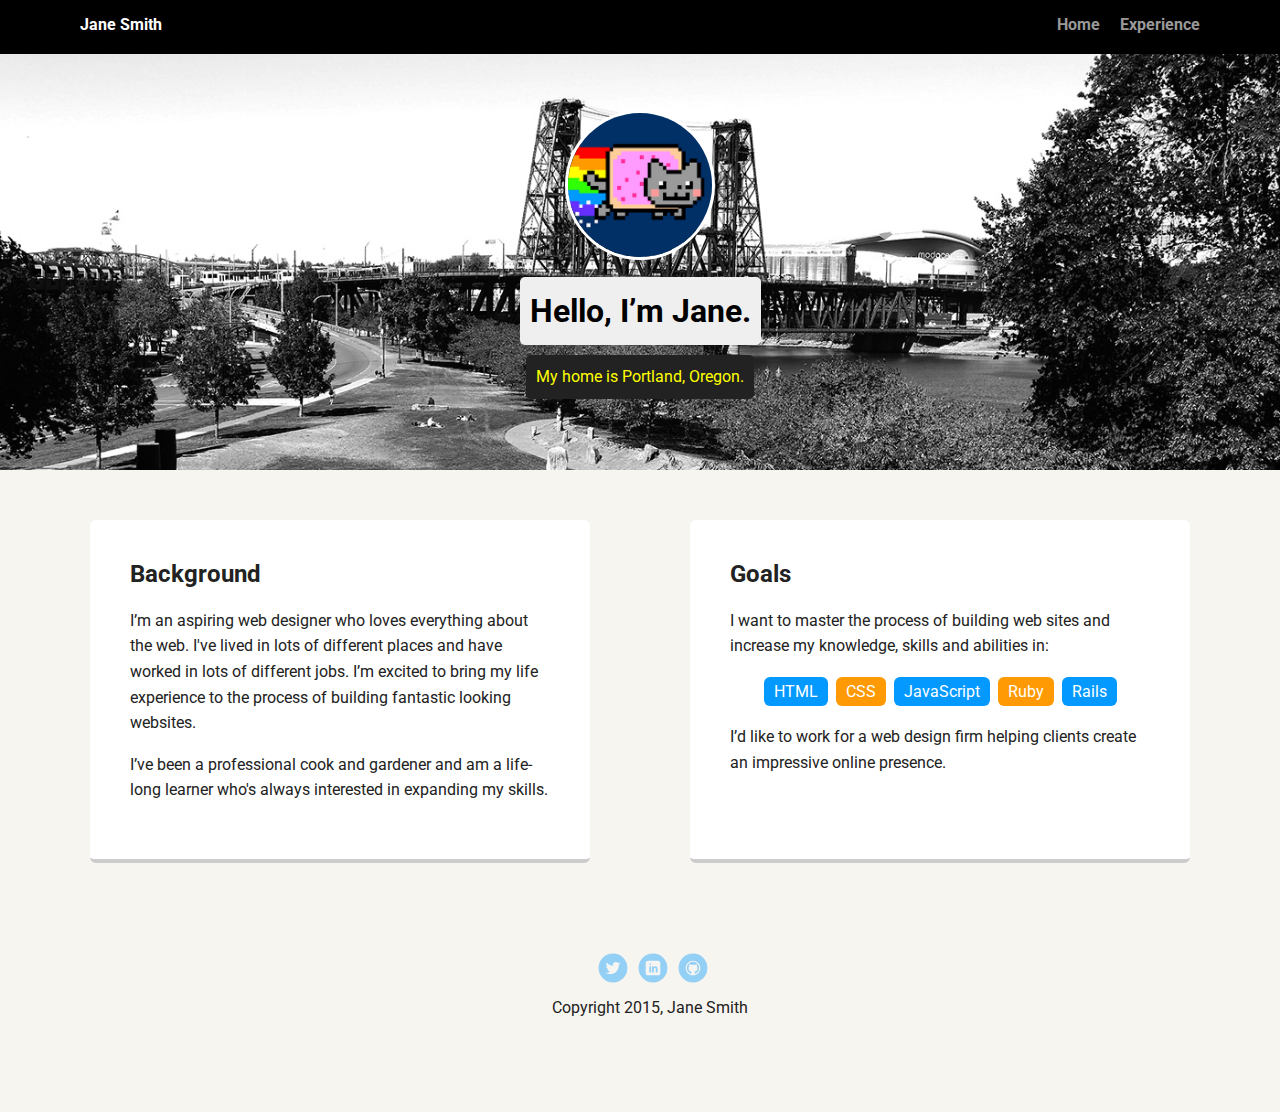
==== index.html @ 099191d1 "Added first project files" ====
<!doctype html>
<html lang="en">
<head>
  <meta charset="utf-8">
  <title>Jane Smith's Profile</title>
  <meta name="viewport" content="width=device-width, initial-scale=1.0">
  <link rel="stylesheet" href="styles.css">
  <link href="https://fonts.googleapis.com/css?family=Muli%7CRoboto:400,300,500,700,900" rel="stylesheet"></head>
  <body>

    <div class="main-nav">
        <ul class="nav">
          <li class="name">Jane Smith</li>
          <li><a href="#">Home</a></li>
          <li><a href="#">Experience</a></li>
        </ul>
    </div>

    <header>
      <img src="images/me.png" alt="Drawing of Jane Smith" class="profile-image">
      <h1 class="tag name">Hello, I’m Jane.</h1>
      <p class="tag location">My home is Portland, Oregon.</p>
    </header>

    <main class="flex">
      <div class="card">
        <h2>Background</h2>
        <p>I’m an aspiring web designer who loves everything about the web. I've lived in lots of different places and have worked in lots of different jobs. I’m excited to bring my life experience to the process of building fantastic looking websites.</p>
        <p>I’ve been a professional cook and gardener and am a life-long learner who's always interested in expanding my skills.</p>
      </div> 

      <div class="card">
        <h2>Goals</h2>
        <p>I want to master the process of building web sites and increase my knowledge, skills and abilities in:</p>
        <ul class="skills">
          <li>HTML</li>
          <li>CSS</li>
          <li>JavaScript</li>
          <li>Ruby</li>
          <li>Rails</li>
        </ul>
        <p>I’d like to work for a web design firm helping clients create an impressive online presence.</p>
      </div> 

    </main>
    <footer>
      <ul>
        <li><a href="#" class="social twitter">Twitter</a></li>
        <li><a href="#" class="social linkedin">LinkedIn</a></li>
        <li><a href="#" class="social github">Github</a></li>
      </ul>
      <p class="copyright">Copyright 2015, Jane Smith</p>
    </footer>
  </body>
  </html>
---- styles.css ----
/* Global Layout Set-up */
* { 
  box-sizing: border-box;
}
  
body {
  margin: 0;
  padding: 0;
  text-align: center;
  font-family: 'Roboto', sans-serif;
  color: #222;
  background: #f7f5f0;
}
/* Link Styles */

a {
  text-decoration: none;
  color: #999;
}
a:hover {
  color: #6633ff;
}

/* Section Styles */

.main-nav {
  width: 100%;
  background: black;
  min-height: 30px;
  padding: 10px;
  position: fixed;
  text-align: center;
}
.nav {
  display: flex;
  justify-content: space-around;
  font-weight: 700;
  list-style-type: none;
  margin: 0 auto;
  padding: 0;
}

.nav .name {
    display: block;
    margin-right: auto;
    color: white;
}
.nav li {
  padding: 5px 10px 10px 10px;
}
.nav a {
  transition: all .5s;
}
.nav a:hover {
  color: white
}

header {
  text-align: center;
  background: url('images/portland.jpg') no-repeat top center ;
  background-size: cover;
  overflow: hidden;
  padding-top: 60px;
}
header {
  line-height: 1.5;
}
header .profile-image {
  margin-top: 50px;
  width: 150px;
  height: 150px;
  border-radius: 50%;
  border: 3px solid white;
  transition: all .5s;
}
header .profile-image:hover {
  transform: scale(1.2) rotate(5deg);
}
.tag {
  background-color: #efefef;
  color: black;
  padding: 10px;
  border-radius: 5px;
  display: table;
  margin: 10px auto;
} 
.location {
  background-color: #222;
  color: yellow;
}
.card {
  margin: 30px;
  padding: 20px 40px 40px;
  max-width: 500px;
  text-align: left;
  background: #fff;
  border-bottom: 4px solid #ccc;
  border-radius: 6px;
  transition: all .5s;
}
.card:hover {
  border-color: #ff99ff;
}

ul.skills {
  padding: 0;
  text-align: center;
}

.skills li {
  border-radius: 6px;
  display: inline-block;
  background: #ff9904;
  color: white;
  padding: 5px 10px;
  margin: 2px;
}

.skills li:nth-child(odd) {
  background: #0399ff;
}

footer {
  width: 100%;
  min-height: 30px;
  padding: 20px 0 40px 20px;
}

footer .copyright {
  top: -8px;
  font-size: .75em;
}

footer ul {
  list-style-type: none;
  margin: 0;
  padding: 0;
}

footer ul li {
  display: inline-block;
}

a.social {
  display: inline-block;
  text-indent: -9999px;
  margin-left: 5px;
  width: 30px;
  height: 30px;
  background-size: 30px 30px;
  opacity: .4;
  transition: all .5s;
}
a.twitter {
  background-image: url(images/twitter.svg);
}
a.linkedin {
  background-image: url(images/linkedin.svg);
}
a.github {
  background-image: url(images/github.svg);
}
a.social:hover {
  opacity: 1;
}
.clearfix {
  clear: both;
}

/* Styles for larger screens */
@media screen and (min-width: 720px) {
  
  .flex {
      display: -ms-flexbox;      /* TWEENER - IE 10 */
      display: flex; 
      max-width: 1200px;
      -ms-flex-pack: distribute;
      justify-content: space-around;
      margin: 0 auto;
  }

  header {
    min-height: 470px;
  }

  .nav {
    max-width: 1200px;
    padding: 0 30px;
  }


  main {
    padding-top: 20px;
  }

  main p {
    line-height: 1.6em;
  }

  footer {
    font-size: 1.3em;
    max-width: 1200px;
    margin: 40px auto;
  }

}
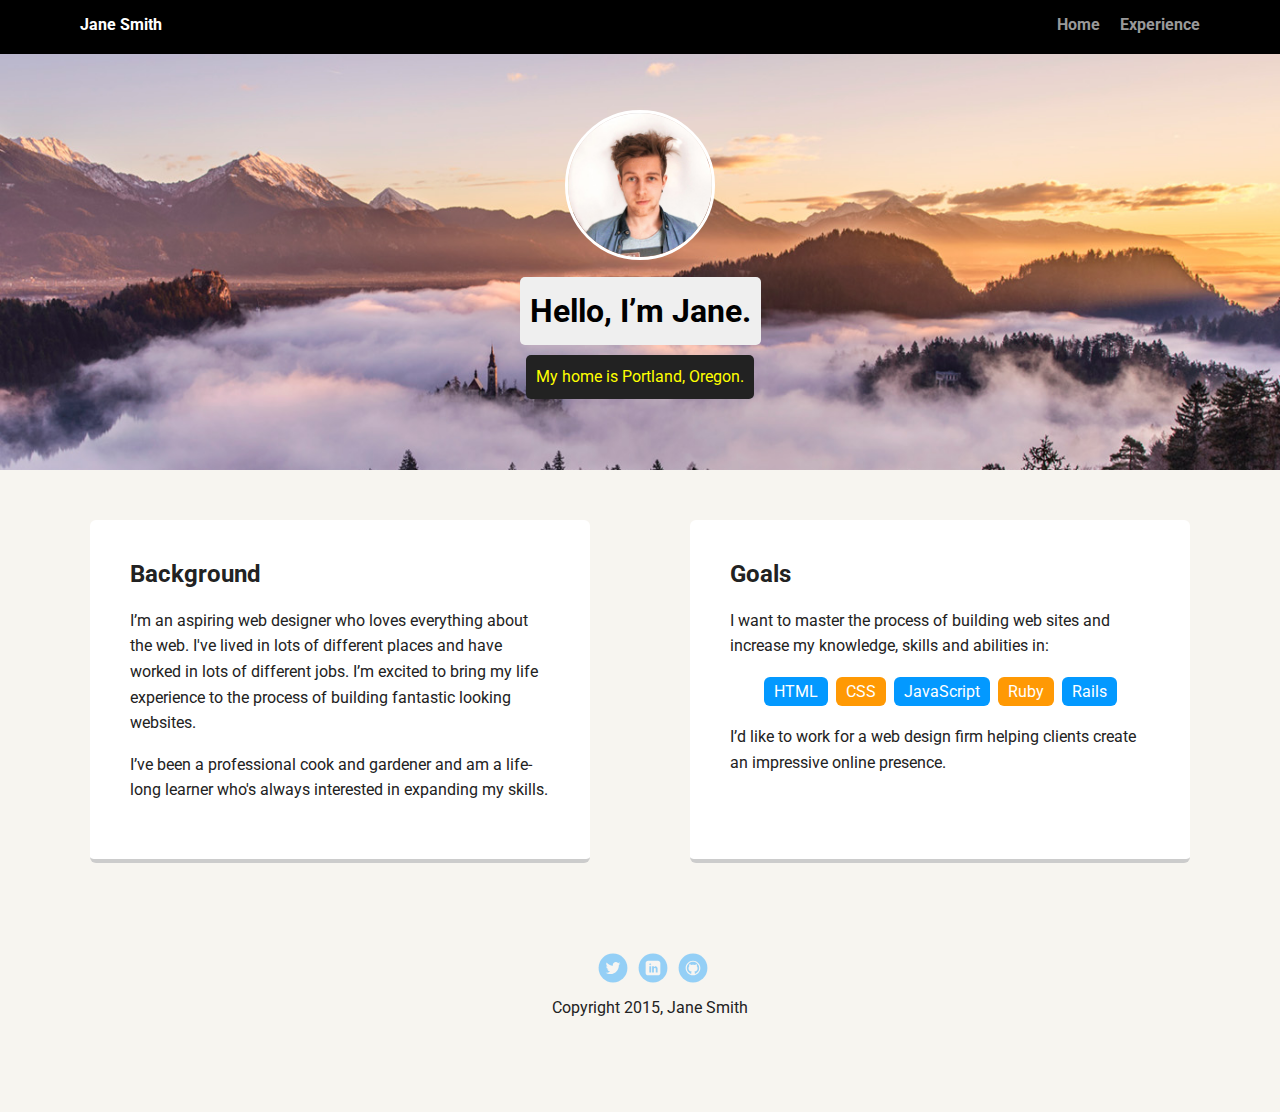
==== commit 06b975ea: "Replaced profile & header pic" ====
--- a/index.html
+++ b/index.html
@@ -17,7 +17,7 @@
     </div>
 
     <header>
-      <img src="images/me.png" alt="Drawing of Jane Smith" class="profile-image">
+      <img src="images/me.jpg" alt="A picture of Valentin Hick" class="profile-image">
       <h1 class="tag name">Hello, I’m Jane.</h1>
       <p class="tag location">My home is Portland, Oregon.</p>
     </header>
--- a/styles.css
+++ b/styles.css
@@ -57,7 +57,7 @@
 
 header {
   text-align: center;
-  background: url('images/portland.jpg') no-repeat top center ;
+  background: url('images/mountains.jpg') no-repeat top center ;
   background-size: cover;
   overflow: hidden;
   padding-top: 60px;
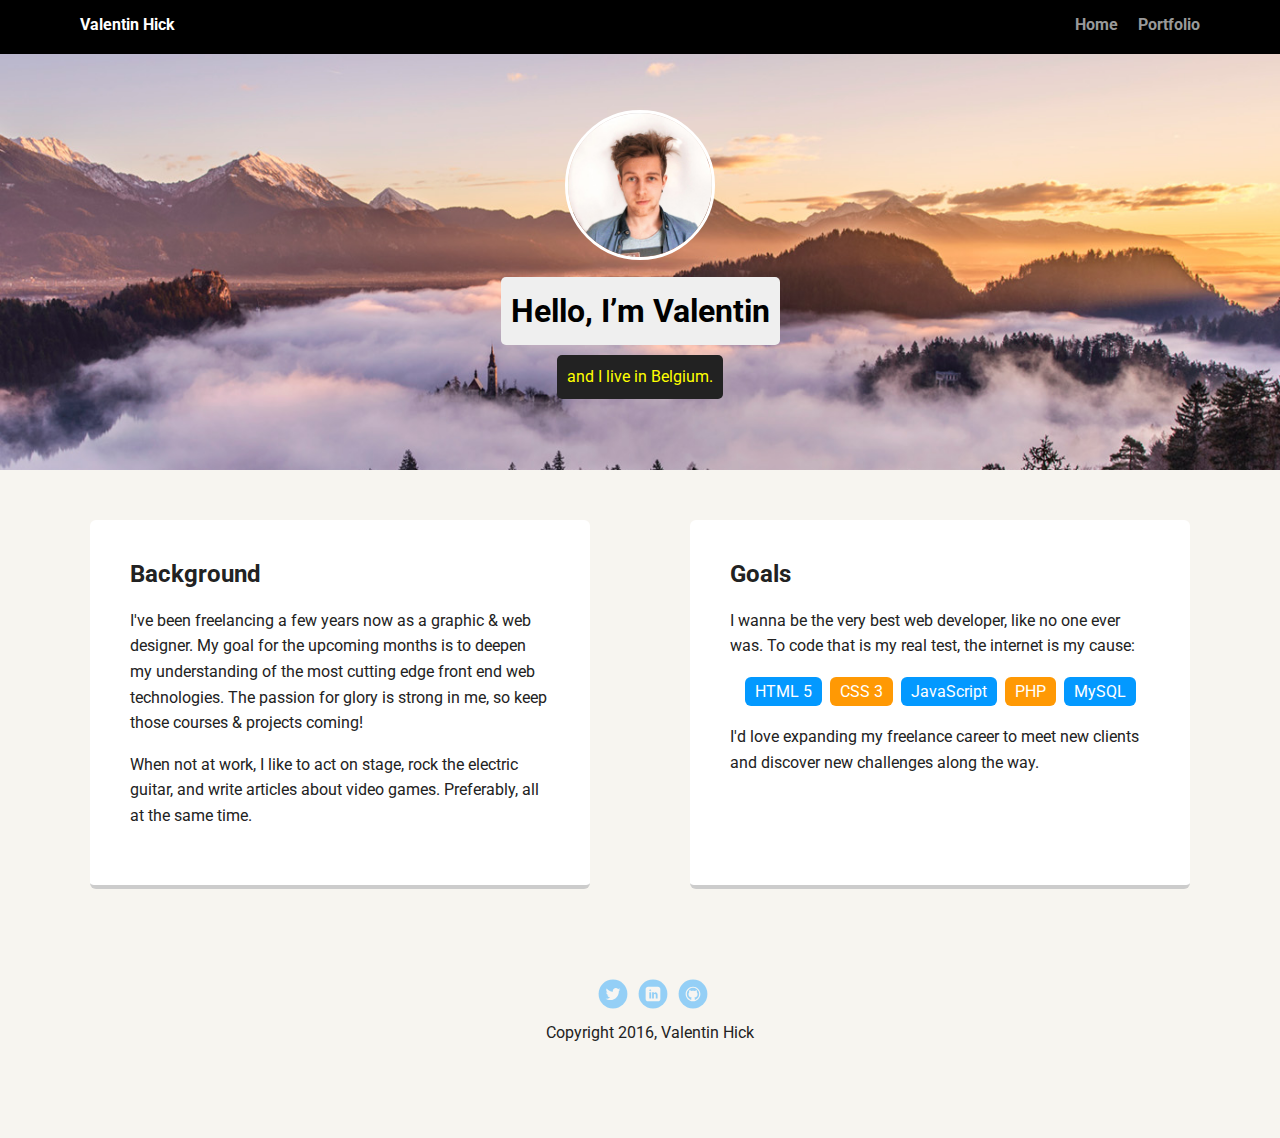
==== commit b38f12b2: "Rewrote background and goals text" ====
--- a/index.html
+++ b/index.html
@@ -2,7 +2,7 @@
 <html lang="en">
 <head>
   <meta charset="utf-8">
-  <title>Jane Smith's Profile</title>
+  <title>Valentin Hick's Profile</title>
   <meta name="viewport" content="width=device-width, initial-scale=1.0">
   <link rel="stylesheet" href="styles.css">
   <link href="https://fonts.googleapis.com/css?family=Muli%7CRoboto:400,300,500,700,900" rel="stylesheet"></head>
@@ -10,46 +10,50 @@
 
     <div class="main-nav">
         <ul class="nav">
-          <li class="name">Jane Smith</li>
-          <li><a href="#">Home</a></li>
-          <li><a href="#">Experience</a></li>
+          <li class="name">Valentin Hick</li>
+          <li><a href="index.html">Home</a></li>
+          <li><a href="portfolio.html">Portfolio</a></li>
         </ul>
     </div>
 
     <header>
       <img src="images/me.jpg" alt="A picture of Valentin Hick" class="profile-image">
-      <h1 class="tag name">Hello, I’m Jane.</h1>
-      <p class="tag location">My home is Portland, Oregon.</p>
+      <h1 class="tag name">Hello, I’m Valentin</h1>
+      <p class="tag location">and I live in Belgium.</p>
     </header>
 
     <main class="flex">
       <div class="card">
         <h2>Background</h2>
-        <p>I’m an aspiring web designer who loves everything about the web. I've lived in lots of different places and have worked in lots of different jobs. I’m excited to bring my life experience to the process of building fantastic looking websites.</p>
-        <p>I’ve been a professional cook and gardener and am a life-long learner who's always interested in expanding my skills.</p>
+        <p>
+          I've been freelancing a few years now as a graphic &amp; web designer. My goal for the upcoming months is to deepen my understanding of the most cutting edge front end web technologies. The passion for glory is strong in me, so keep those courses &amp; projects coming!
+        </p>
+        <p>
+          When not at work, I like to act on stage, rock the electric guitar, and write articles about video games. Preferably, all at the same time.
+        </p>
       </div> 
 
       <div class="card">
         <h2>Goals</h2>
-        <p>I want to master the process of building web sites and increase my knowledge, skills and abilities in:</p>
+        <p>I wanna be the very best web developer, like no one ever was. To code that is my real test, the internet is my cause:</p>
         <ul class="skills">
-          <li>HTML</li>
-          <li>CSS</li>
+          <li>HTML 5</li>
+          <li>CSS 3</li>
           <li>JavaScript</li>
-          <li>Ruby</li>
-          <li>Rails</li>
+          <li>PHP</li>
+          <li>MySQL</li>
         </ul>
-        <p>I’d like to work for a web design firm helping clients create an impressive online presence.</p>
+        <p>I'd love expanding my freelance career to meet new clients and discover new challenges along the way.</p>
       </div> 
 
     </main>
     <footer>
       <ul>
-        <li><a href="#" class="social twitter">Twitter</a></li>
-        <li><a href="#" class="social linkedin">LinkedIn</a></li>
-        <li><a href="#" class="social github">Github</a></li>
+        <li><a href="https://twitter.com/ValentinHick" class="social twitter">Twitter</a></li>
+        <li><a href="https://www.linkedin.com/in/valentinhick" class="social linkedin">LinkedIn</a></li>
+        <li><a href="https://github.com/PaperZoo" class="social github">Github</a></li>
       </ul>
-      <p class="copyright">Copyright 2015, Jane Smith</p>
+      <p class="copyright">Copyright 2016, Valentin Hick</p>
     </footer>
   </body>
   </html>
